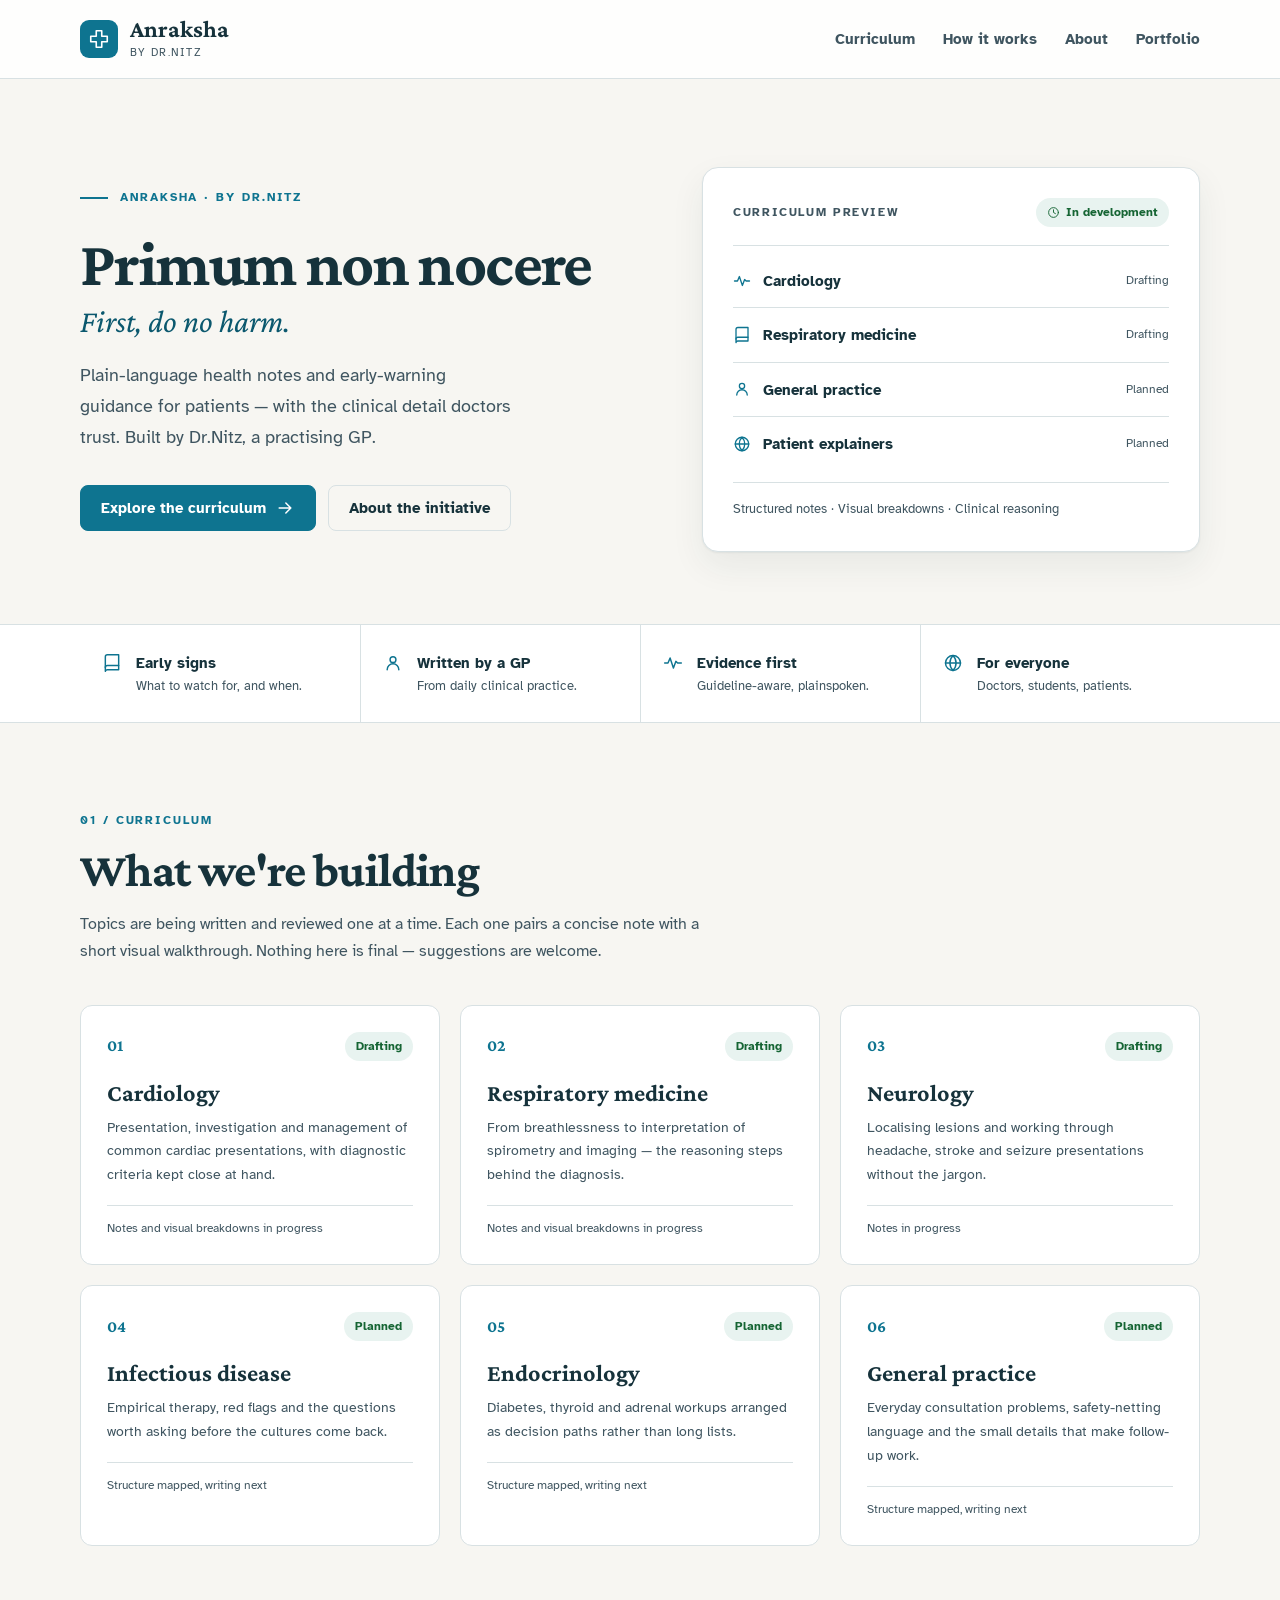
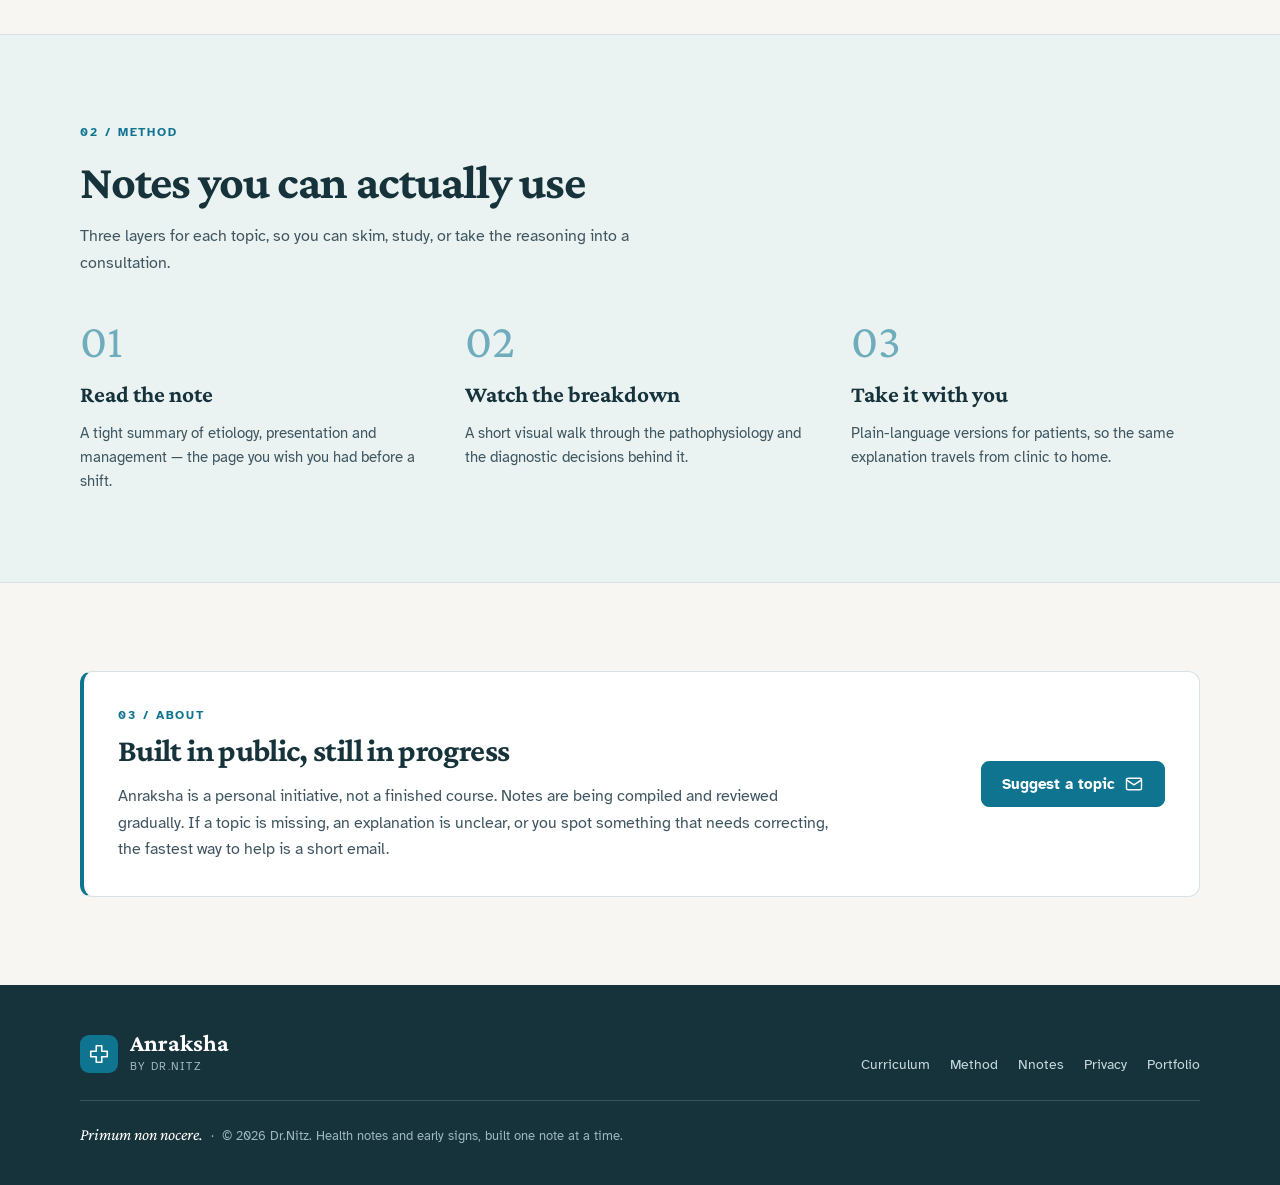
==== anraksha/index.html @ 1967e45a "refactor: serve Anraksha from folder-style /anraksha/ URL Move the page to anraksha/index.html, fix " ====
<!DOCTYPE html>
<html lang="en">
<head>
    <meta charset="UTF-8">
    <meta name="viewport" content="width=device-width, initial-scale=1.0">
    <title>Anraksha by Dr.Nitz | Primum non nocere — First, do no harm</title>

    <link rel="preconnect" href="https://fonts.googleapis.com">
    <link rel="preconnect" href="https://fonts.gstatic.com" crossorigin>
    <link href="https://fonts.googleapis.com/css2?family=Atkinson+Hyperlegible:wght@400;700&family=Crimson+Pro:wght@400;500;600;700&display=swap" rel="stylesheet">

    <link rel="stylesheet" href="../assets/base.css">
    <link rel="stylesheet" href="../assets/anraksha.css">

    <!-- Cloudflare Web Analytics --><script type='module' src='https://static.cloudflareinsights.com/beacon.min.js' data-cf-beacon='{"token": "1447bf27ee144931ae324db6be9a9942"}'></script><!-- End Cloudflare Web Analytics -->
    <!-- Open Graph / Social Sharing -->
    <meta property="og:type" content="website">
    <meta property="og:url" content="https://drnitz.com/anraksha/">
    <meta property="og:title" content="Anraksha by Dr.Nitz | First, do no harm">
    <meta property="og:description" content="Plain-language health notes and early-warning guidance for patients, with clinical detail for doctors. Primum non nocere — First, do no harm.">
    <meta property="og:image" content="https://drnitz.com/social_preview.jpg">

    <!-- Twitter -->
    <meta name="twitter:card" content="summary_large_image">
    <meta name="twitter:url" content="https://drnitz.com/anraksha/">
    <meta name="twitter:title" content="Anraksha by Dr.Nitz">
    <meta name="twitter:description" content="Primum non nocere — First, do no harm. Health notes and early signs, in plain language.">
    <meta name="twitter:image" content="https://drnitz.com/social_preview.jpg">

    <!-- SEO Meta Tags -->
    <meta name="description" content="Anraksha by Dr.Nitz — plain-language health notes and early-warning guidance for patients, with clinical detail for doctors. Primum non nocere: First, do no harm.">
    <meta name="keywords" content="health notes for patients, early warning signs, precautions, clinical explanation, patient education, Dr.Nitz, Anraksha, medical education">
    <link rel="canonical" href="https://drnitz.com/anraksha/">
</head>
<body>
    <svg xmlns="http://www.w3.org/2000/svg" style="position:absolute;width:0;height:0;overflow:hidden" aria-hidden="true">
        <symbol id="i-cross" viewBox="0 0 24 24"><path d="M9 3h6v6h6v6h-6v6H9v-6H3V9h6z"/></symbol>
        <symbol id="i-book" viewBox="0 0 24 24"><path d="M4 4.5A2.5 2.5 0 0 1 6.5 2H20v18H6.5A2.5 2.5 0 0 0 4 22z"/><path d="M4 17.5A2.5 2.5 0 0 1 6.5 15H20"/></symbol>
        <symbol id="i-check" viewBox="0 0 24 24"><path d="m5 12 4.5 4.5L19 7"/></symbol>
        <symbol id="i-pulse" viewBox="0 0 24 24"><path d="M2 12h4l2.5-6 4 12 3-8 2 2h4.5"/></symbol>
        <symbol id="i-user" viewBox="0 0 24 24"><circle cx="12" cy="8" r="3.5"/><path d="M5 20a7 7 0 0 1 14 0"/></symbol>
        <symbol id="i-globe" viewBox="0 0 24 24"><circle cx="12" cy="12" r="9"/><path d="M3 12h18M12 3c2.5 2.6 3.7 5.6 3.7 9s-1.2 6.4-3.7 9c-2.5-2.6-3.7-5.6-3.7-9S9.5 5.6 12 3z"/></symbol>
        <symbol id="i-arrow" viewBox="0 0 24 24"><path d="M5 12h14m-6-6 6 6-6 6"/></symbol>
        <symbol id="i-mail" viewBox="0 0 24 24"><rect x="3" y="5" width="18" height="14" rx="2"/><path d="m3 7 9 6 9-6"/></symbol>
        <symbol id="i-clock" viewBox="0 0 24 24"><circle cx="12" cy="12" r="9"/><path d="M12 7v5l3.5 2"/></symbol>
    </svg>

    <a class="skip-link" href="#main">Skip to content</a>

    <header class="site-header">
        <div class="wrap header-inner">
            <a class="wordmark" href="../index.html" aria-label="Anraksha by Dr.Nitz — back to portfolio">
                <span class="mark"><svg class="icon" aria-hidden="true"><use href="#i-cross"/></svg></span>
                <span><strong>Anraksha</strong><small>by Dr.Nitz</small></span>
            </a>
            <nav class="primary-nav" aria-label="Primary">
                <a href="#curriculum">Curriculum</a>
                <a href="#method">How it works</a>
                <a href="#about">About</a>
                <a href="../index.html">Portfolio</a>
            </nav>
        </div>
    </header>

    <main id="main">
        <section class="hero wrap">
            <div class="hero-copy">
                <div class="kicker">Anraksha · by Dr.Nitz</div>
                <h1>Primum non nocere</h1>
                <p class="hero-english">First, do no harm.</p>
                <p class="deck">Plain-language health notes and early-warning guidance for patients — with the clinical detail doctors trust. Built by Dr.Nitz, a practising GP.</p>
                <div class="hero-actions">
                    <a class="btn btn-primary" href="#curriculum">Explore the curriculum <svg class="icon" aria-hidden="true"><use href="#i-arrow"/></svg></a>
                    <a class="btn btn-secondary" href="#about">About the initiative</a>
                </div>
            </div>

            <aside class="preview" aria-label="Curriculum preview">
                <div class="preview-head">
                    <span class="preview-label">Curriculum preview</span>
                    <span class="chip"><svg class="icon" aria-hidden="true"><use href="#i-clock"/></svg> In development</span>
                </div>
                <ul class="preview-list">
                    <li><svg class="icon" aria-hidden="true"><use href="#i-pulse"/></svg><strong>Cardiology</strong><span>Drafting</span></li>
                    <li><svg class="icon" aria-hidden="true"><use href="#i-book"/></svg><strong>Respiratory medicine</strong><span>Drafting</span></li>
                    <li><svg class="icon" aria-hidden="true"><use href="#i-user"/></svg><strong>General practice</strong><span>Planned</span></li>
                    <li><svg class="icon" aria-hidden="true"><use href="#i-globe"/></svg><strong>Patient explainers</strong><span>Planned</span></li>
                </ul>
                <div class="preview-foot">Structured notes · Visual breakdowns · Clinical reasoning</div>
            </aside>
        </section>

        <section class="facts" aria-label="What Anraksha stands for">
            <div class="wrap facts-inner">
                <div class="fact"><svg class="icon" aria-hidden="true"><use href="#i-book"/></svg><div><strong>Early signs</strong><span>What to watch for, and when.</span></div></div>
                <div class="fact"><svg class="icon" aria-hidden="true"><use href="#i-user"/></svg><div><strong>Written by a GP</strong><span>From daily clinical practice.</span></div></div>
                <div class="fact"><svg class="icon" aria-hidden="true"><use href="#i-pulse"/></svg><div><strong>Evidence first</strong><span>Guideline-aware, plainspoken.</span></div></div>
                <div class="fact"><svg class="icon" aria-hidden="true"><use href="#i-globe"/></svg><div><strong>For everyone</strong><span>Doctors, students, patients.</span></div></div>
            </div>
        </section>

        <section id="curriculum" class="wrap section">
            <div class="section-head">
                <div class="section-no">01 / Curriculum</div>
                <h2>What we're building</h2>
                <p>Topics are being written and reviewed one at a time. Each one pairs a concise note with a short visual walkthrough. Nothing here is final — suggestions are welcome.</p>
            </div>
            <div class="card-grid">
                <article class="subject">
                    <div class="subject-top"><span class="subject-no">01</span><span class="chip">Drafting</span></div>
                    <h3>Cardiology</h3>
                    <p>Presentation, investigation and management of common cardiac presentations, with diagnostic criteria kept close at hand.</p>
                    <div class="subject-meta">Notes and visual breakdowns in progress</div>
                </article>
                <article class="subject">
                    <div class="subject-top"><span class="subject-no">02</span><span class="chip">Drafting</span></div>
                    <h3>Respiratory medicine</h3>
                    <p>From breathlessness to interpretation of spirometry and imaging — the reasoning steps behind the diagnosis.</p>
                    <div class="subject-meta">Notes and visual breakdowns in progress</div>
                </article>
                <article class="subject">
                    <div class="subject-top"><span class="subject-no">03</span><span class="chip">Drafting</span></div>
                    <h3>Neurology</h3>
                    <p>Localising lesions and working through headache, stroke and seizure presentations without the jargon.</p>
                    <div class="subject-meta">Notes in progress</div>
                </article>
                <article class="subject">
                    <div class="subject-top"><span class="subject-no">04</span><span class="chip">Planned</span></div>
                    <h3>Infectious disease</h3>
                    <p>Empirical therapy, red flags and the questions worth asking before the cultures come back.</p>
                    <div class="subject-meta">Structure mapped, writing next</div>
                </article>
                <article class="subject">
                    <div class="subject-top"><span class="subject-no">05</span><span class="chip">Planned</span></div>
                    <h3>Endocrinology</h3>
                    <p>Diabetes, thyroid and adrenal workups arranged as decision paths rather than long lists.</p>
                    <div class="subject-meta">Structure mapped, writing next</div>
                </article>
                <article class="subject">
                    <div class="subject-top"><span class="subject-no">06</span><span class="chip">Planned</span></div>
                    <h3>General practice</h3>
                    <p>Everyday consultation problems, safety-netting language and the small details that make follow-up work.</p>
                    <div class="subject-meta">Structure mapped, writing next</div>
                </article>
            </div>
        </section>

        <section id="method" class="method">
            <div class="wrap section">
                <div class="section-head">
                    <div class="section-no">02 / Method</div>
                    <h2>Notes you can actually use</h2>
                    <p>Three layers for each topic, so you can skim, study, or take the reasoning into a consultation.</p>
                </div>
                <div class="method-grid">
                    <article class="step">
                        <div class="step-no">01</div>
                        <h3>Read the note</h3>
                        <p>A tight summary of etiology, presentation and management — the page you wish you had before a shift.</p>
                    </article>
                    <article class="step">
                        <div class="step-no">02</div>
                        <h3>Watch the breakdown</h3>
                        <p>A short visual walk through the pathophysiology and the diagnostic decisions behind it.</p>
                    </article>
                    <article class="step">
                        <div class="step-no">03</div>
                        <h3>Take it with you</h3>
                        <p>Plain-language versions for patients, so the same explanation travels from clinic to home.</p>
                    </article>
                </div>
            </div>
        </section>

        <section id="about" class="wrap section">
            <div class="callout">
                <div>
                    <div class="section-no">03 / About</div>
                    <h2>Built in public, still in progress</h2>
                    <p>Anraksha is a personal initiative, not a finished course. Notes are being compiled and reviewed gradually. If a topic is missing, an explanation is unclear, or you spot something that needs correcting, the fastest way to help is a short email.</p>
                </div>
                <a class="btn btn-primary" href="mailto:drnitz@proton.me?subject=Anraksha%20suggestion">Suggest a topic <svg class="icon" aria-hidden="true"><use href="#i-mail"/></svg></a>
            </div>
        </section>
    </main>

    <footer class="site-footer">
        <div class="wrap footer-inner">
            <a class="wordmark" href="../index.html" aria-label="Back to portfolio">
                <span class="mark"><svg class="icon" aria-hidden="true"><use href="#i-cross"/></svg></span>
                <span><strong>Anraksha</strong><small>by Dr.Nitz</small></span>
            </a>
            <nav class="footer-links" aria-label="Footer">
                <a href="#curriculum">Curriculum</a>
                <a href="#method">Method</a>
                <a href="../nnotes.html">Nnotes</a>
                <a href="../privacy.html">Privacy</a>
                <a href="../index.html">Portfolio</a>
            </nav>
            <div class="footer-note"><em>Primum non nocere.</em> &nbsp;·&nbsp; © 2026 Dr.Nitz. Health notes and early signs, built one note at a time.</div>
        </div>
    </footer>
</body>
</html>
---- assets/base.css ----
* { margin: 0; padding: 0; box-sizing: border-box; }

html { scroll-behavior: smooth; }

@media (prefers-reduced-motion: reduce) {
    html { scroll-behavior: auto; }
    *, *::before, *::after {
        animation-duration: 0.01ms !important;
        animation-iteration-count: 1 !important;
        transition-duration: 0.01ms !important;
        scroll-behavior: auto !important;
    }
}

.is-hidden { display: none; }
---- assets/anraksha.css ----
/* Anraksha by Dr.Nitz — editorial clinical education design */

:root {
    --paper: #F7F6F2;
    --surface: #FFFFFF;
    --ink: #16323B;
    --ink-soft: #3F5560;
    --teal: #0E7490;
    --teal-dark: #0B586E;
    --green: #166534;
    --line: #D8E1E3;
    --wash: #EAF3F2;
    --chip: #E8F3F0;
    --shadow: 0 1px 2px rgba(22, 50, 59, .06), 0 14px 34px rgba(22, 50, 59, .07);
    --font-head: 'Crimson Pro', Georgia, serif;
    --font-body: 'Atkinson Hyperlegible', system-ui, sans-serif;
}

body {
    background: var(--paper);
    color: var(--ink);
    font-family: var(--font-body);
    font-size: 16px;
    line-height: 1.65;
    -webkit-font-smoothing: antialiased;
}

.wrap { width: min(1120px, 100% - 48px); margin-inline: auto; }

a { color: var(--teal); text-decoration-thickness: 1px; text-underline-offset: 3px; }
a:hover { color: var(--teal-dark); }
a:focus-visible, button:focus-visible {
    outline: 3px solid var(--teal);
    outline-offset: 3px;
    border-radius: 4px;
}

.skip-link {
    position: absolute; left: 16px; top: -60px; z-index: 50;
    background: var(--ink); color: #fff; padding: 10px 16px; border-radius: 6px;
    text-decoration: none;
}
.skip-link:focus { top: 12px; color: #fff; }

.icon { width: 20px; height: 20px; flex: none; stroke: currentColor; fill: none; stroke-width: 1.75; stroke-linecap: round; stroke-linejoin: round; }

/* Header */
.site-header { border-bottom: 1px solid var(--line); background: rgba(255,255,255,.85); }
.header-inner { display: flex; align-items: center; justify-content: space-between; gap: 24px; min-height: 78px; }
.wordmark { display: inline-flex; align-items: center; gap: 12px; text-decoration: none; color: var(--ink); }
.wordmark .mark {
    width: 38px; height: 38px; border-radius: 9px; display: grid; place-items: center;
    background: var(--teal); color: #fff;
}
.wordmark .mark .icon { width: 22px; height: 22px; }
.wordmark strong { display: block; font-family: var(--font-head); font-size: 1.5rem; line-height: 1; font-weight: 700; }
.wordmark small { display: block; font-size: .68rem; letter-spacing: .12em; text-transform: uppercase; color: var(--ink-soft); margin-top: 3px; }
.primary-nav { display: flex; align-items: center; gap: 28px; flex-wrap: wrap; }
.primary-nav a { color: var(--ink-soft); text-decoration: none; font-size: .92rem; font-weight: 600; }
.primary-nav a:hover { color: var(--teal); }

/* Hero */
.hero { display: grid; grid-template-columns: 1.05fr .95fr; gap: 72px; align-items: center; padding: 88px 0 72px; }
.kicker { display: flex; align-items: center; gap: 12px; color: var(--teal); font-size: .75rem; font-weight: 700; letter-spacing: .16em; text-transform: uppercase; }
.kicker::before { content: ''; width: 28px; height: 2px; background: var(--teal); }
h1 { font-family: var(--font-head); font-size: clamp(2.6rem, 5vw, 4rem); line-height: 1.06; letter-spacing: -.025em; font-weight: 700; margin: 22px 0 4px; }
h1 em { font-style: italic; color: var(--teal-dark); }
.hero-english { font-family: var(--font-head); font-style: italic; font-size: clamp(1.35rem, 3vw, 2rem); color: var(--teal-dark); line-height: 1.2; margin: 0 0 20px; }
.deck { font-size: 1.1rem; color: var(--ink-soft); max-width: 36ch; line-height: 1.75; }
.hero-actions { display: flex; gap: 12px; flex-wrap: wrap; margin-top: 32px; }
.btn {
    display: inline-flex; align-items: center; gap: 9px; min-height: 46px; padding: 10px 20px;
    border-radius: 8px; font: inherit; font-weight: 700; font-size: .92rem; text-decoration: none;
    transition: background .2s ease, color .2s ease, transform .2s ease, box-shadow .2s ease;
    cursor: pointer;
}
.btn:hover { transform: translateY(-2px); }
.btn-primary { background: var(--teal); color: #fff; border: 1px solid var(--teal); }
.btn-primary:hover { background: var(--teal-dark); color: #fff; box-shadow: 0 8px 18px rgba(14,116,144,.2); }
.btn-secondary { background: transparent; color: var(--ink); border: 1px solid var(--line); }
.btn-secondary:hover { border-color: var(--teal); color: var(--teal); }

/* Preview card */
.preview {
    position: relative; overflow: hidden; background: var(--surface); border: 1px solid var(--line);
    border-radius: 16px; padding: 30px; box-shadow: var(--shadow);
}
.preview::before {
    content: ''; position: absolute; inset: 0; pointer-events: none; opacity: .055;
    background: url('../anatomy_bg.png') center/contain no-repeat;
}
.preview > * { position: relative; }
.preview-head { display: flex; align-items: center; justify-content: space-between; gap: 16px; padding-bottom: 18px; border-bottom: 1px solid var(--line); }
.preview-label { font-size: .72rem; font-weight: 700; letter-spacing: .14em; text-transform: uppercase; color: var(--ink-soft); }
.chip { display: inline-flex; align-items: center; gap: 6px; background: var(--chip); color: var(--green); border-radius: 100px; padding: 5px 11px; font-size: .72rem; font-weight: 700; white-space: nowrap; }
.chip .icon { width: 13px; height: 13px; }
.preview-list { list-style: none; margin: 8px 0 0; padding: 0; }
.preview-list li { display: flex; align-items: center; gap: 12px; padding: 14px 0; border-bottom: 1px solid var(--line); }
.preview-list li:last-child { border-bottom: 0; }
.preview-list .icon { color: var(--teal); width: 18px; height: 18px; }
.preview-list strong { font-size: .96rem; font-weight: 600; }
.preview-list span { margin-left: auto; font-size: .74rem; color: var(--ink-soft); }
.preview-foot { margin-top: 12px; padding-top: 16px; border-top: 1px solid var(--line); font-size: .82rem; color: var(--ink-soft); }

/* Facts strip */
.facts { border-top: 1px solid var(--line); border-bottom: 1px solid var(--line); background: var(--surface); }
.facts-inner { display: grid; grid-template-columns: repeat(4, 1fr); }
.fact { display: flex; gap: 14px; align-items: flex-start; padding: 26px 22px; }
.fact + .fact { border-left: 1px solid var(--line); }
.fact .icon { color: var(--teal); margin-top: 2px; }
.fact strong { display: block; font-size: .92rem; }
.fact span { display: block; font-size: .8rem; color: var(--ink-soft); line-height: 1.5; margin-top: 2px; }

/* Sections */
.section { padding: 88px 0; }
.section-head { max-width: 620px; margin-bottom: 40px; }
.section-no { font-size: .75rem; font-weight: 700; letter-spacing: .16em; text-transform: uppercase; color: var(--teal); }
h2 { font-family: var(--font-head); font-size: clamp(2.1rem, 4vw, 3rem); line-height: 1.12; letter-spacing: -.02em; margin: 12px 0 14px; }
.section-head p { color: var(--ink-soft); font-size: 1.02rem; }
.card-grid { display: grid; grid-template-columns: repeat(3, 1fr); gap: 20px; }
.subject {
    background: var(--surface); border: 1px solid var(--line); border-radius: 12px; padding: 26px;
    transition: border-color .2s ease, transform .2s ease, box-shadow .2s ease;
}
.subject:hover { border-color: var(--teal); transform: translateY(-4px); box-shadow: var(--shadow); }
.subject-top { display: flex; align-items: center; justify-content: space-between; gap: 10px; }
.subject-no { font-family: var(--font-head); font-size: 1.05rem; color: var(--teal); font-weight: 700; }
.subject h3 { font-family: var(--font-head); font-size: 1.5rem; line-height: 1.2; margin: 18px 0 8px; }
.subject p { font-size: .9rem; color: var(--ink-soft); margin: 0; }
.subject-meta { margin-top: 18px; font-size: .78rem; color: var(--ink-soft); border-top: 1px solid var(--line); padding-top: 12px; }

/* Method */
.method { background: var(--wash); border-top: 1px solid var(--line); border-bottom: 1px solid var(--line); }
.method-grid { display: grid; grid-template-columns: repeat(3, 1fr); gap: 36px; }
.step-no { font-family: var(--font-head); font-size: 3rem; line-height: 1; color: var(--teal); opacity: .55; }
.step h3 { font-family: var(--font-head); font-size: 1.45rem; margin: 10px 0 8px; }
.step p { font-size: .92rem; color: var(--ink-soft); margin: 0; }

/* About callout */
.callout { display: grid; grid-template-columns: 1.4fr .6fr; gap: 32px; align-items: center; background: var(--surface); border: 1px solid var(--line); border-left: 4px solid var(--teal); border-radius: 12px; padding: 34px; }
.callout h2 { font-size: 2rem; margin-top: 8px; }
.callout p { color: var(--ink-soft); margin: 0; }
.callout .btn { justify-self: end; }

/* Footer */
.site-footer { background: var(--ink); color: #D7E3E5; padding: 46px 0 36px; }
.footer-inner { display: flex; justify-content: space-between; align-items: flex-end; gap: 24px; flex-wrap: wrap; }
.footer-inner .wordmark, .footer-inner .wordmark small { color: #fff; }
.footer-inner .wordmark small { color: #9FB7BD; }
.footer-links { display: flex; gap: 20px; flex-wrap: wrap; }
.footer-links a { color: #C7D9DC; text-decoration: none; font-size: .88rem; }
.footer-links a:hover { color: #fff; text-decoration: underline; }
.footer-note { width: 100%; border-top: 1px solid rgba(255,255,255,.16); padding-top: 20px; font-size: .82rem; color: #9FB7BD; }
.footer-note em { font-family: var(--font-head); font-size: 1.05rem; color: #fff; }

@media (max-width: 960px) {
    .hero { grid-template-columns: 1fr; gap: 40px; padding-top: 56px; }
    .preview { max-width: 560px; }
    .facts-inner { grid-template-columns: repeat(2, 1fr); }
    .fact:nth-child(3) { border-left: 0; border-top: 1px solid var(--line); }
    .fact:nth-child(4) { border-top: 1px solid var(--line); }
    .card-grid, .method-grid { grid-template-columns: repeat(2, 1fr); }
    .callout { grid-template-columns: 1fr; }
    .callout .btn { justify-self: start; }
}

@media (max-width: 640px) {
    .wrap { width: min(1120px, 100% - 32px); }
    .header-inner { flex-direction: column; align-items: flex-start; padding: 16px 0; gap: 12px; }
    .primary-nav { gap: 16px; }
    .hero { padding: 44px 0 52px; }
    .facts-inner, .card-grid, .method-grid { grid-template-columns: 1fr; }
    .fact + .fact { border-left: 0; border-top: 1px solid var(--line); }
    .section { padding: 60px 0; }
    .preview { padding: 22px; }
}
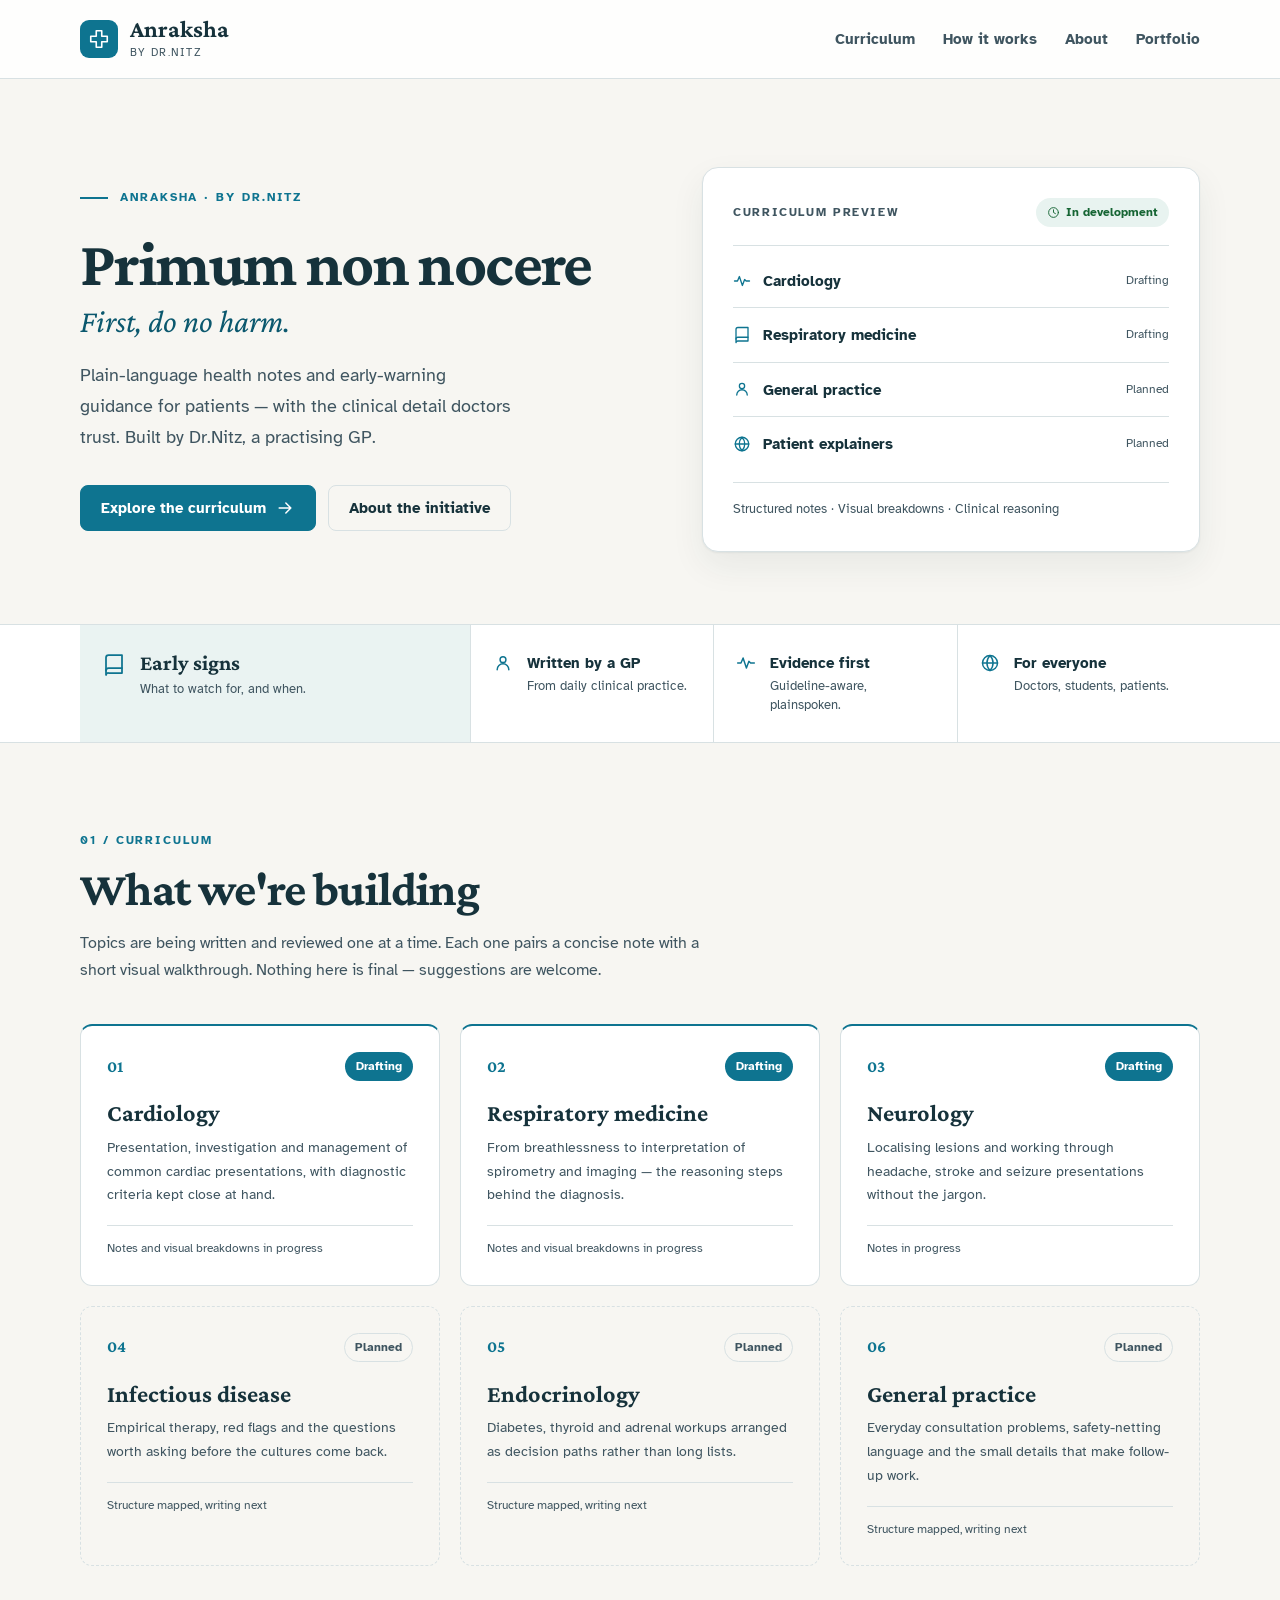
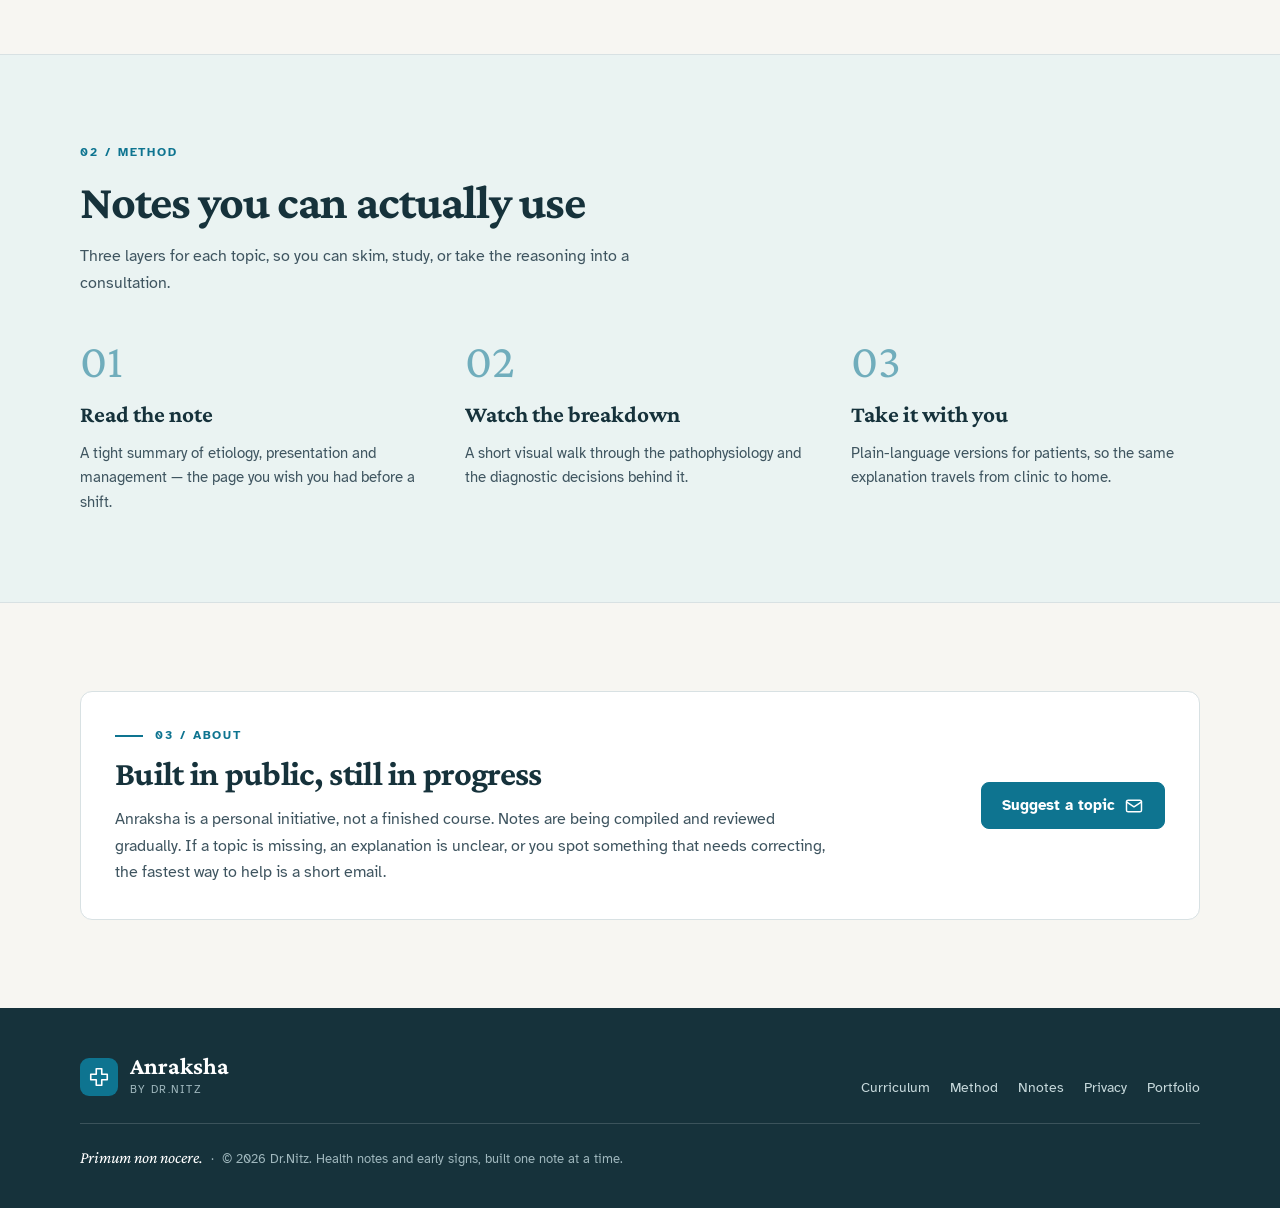
==== commit a4012944: "design: refine all pages with anti-slop visual pass Visual-only changes across five pages. Preserve " ====
--- a/anraksha/index.html
+++ b/anraksha/index.html
@@ -11,6 +11,7 @@
 
     <link rel="stylesheet" href="../assets/base.css">
     <link rel="stylesheet" href="../assets/anraksha.css">
+    <link rel="icon" href="../image/icon.jpg">
 
     <!-- Cloudflare Web Analytics --><script type='module' src='https://static.cloudflareinsights.com/beacon.min.js' data-cf-beacon='{"token": "1447bf27ee144931ae324db6be9a9942"}'></script><!-- End Cloudflare Web Analytics -->
     <!-- Open Graph / Social Sharing -->
@@ -50,7 +51,7 @@
     <header class="site-header">
         <div class="wrap header-inner">
             <a class="wordmark" href="../index.html" aria-label="Anraksha by Dr.Nitz — back to portfolio">
-                <span class="mark"><svg class="icon" aria-hidden="true"><use href="#i-cross"/></svg></span>
+                <span class="mark"><svg class="icon" aria-hidden="true" width="20" height="20"><use href="#i-cross"/></svg></span>
                 <span><strong>Anraksha</strong><small>by Dr.Nitz</small></span>
             </a>
             <nav class="primary-nav" aria-label="Primary">
@@ -70,7 +71,7 @@
                 <p class="hero-english">First, do no harm.</p>
                 <p class="deck">Plain-language health notes and early-warning guidance for patients — with the clinical detail doctors trust. Built by Dr.Nitz, a practising GP.</p>
                 <div class="hero-actions">
-                    <a class="btn btn-primary" href="#curriculum">Explore the curriculum <svg class="icon" aria-hidden="true"><use href="#i-arrow"/></svg></a>
+                    <a class="btn btn-primary" href="#curriculum">Explore the curriculum <svg class="icon" aria-hidden="true" width="20" height="20"><use href="#i-arrow"/></svg></a>
                     <a class="btn btn-secondary" href="#about">About the initiative</a>
                 </div>
             </div>
@@ -78,13 +79,13 @@
             <aside class="preview" aria-label="Curriculum preview">
                 <div class="preview-head">
                     <span class="preview-label">Curriculum preview</span>
-                    <span class="chip"><svg class="icon" aria-hidden="true"><use href="#i-clock"/></svg> In development</span>
+                    <span class="chip"><svg class="icon" aria-hidden="true" width="20" height="20"><use href="#i-clock"/></svg> In development</span>
                 </div>
                 <ul class="preview-list">
-                    <li><svg class="icon" aria-hidden="true"><use href="#i-pulse"/></svg><strong>Cardiology</strong><span>Drafting</span></li>
-                    <li><svg class="icon" aria-hidden="true"><use href="#i-book"/></svg><strong>Respiratory medicine</strong><span>Drafting</span></li>
-                    <li><svg class="icon" aria-hidden="true"><use href="#i-user"/></svg><strong>General practice</strong><span>Planned</span></li>
-                    <li><svg class="icon" aria-hidden="true"><use href="#i-globe"/></svg><strong>Patient explainers</strong><span>Planned</span></li>
+                    <li><svg class="icon" aria-hidden="true" width="20" height="20"><use href="#i-pulse"/></svg><strong>Cardiology</strong><span>Drafting</span></li>
+                    <li><svg class="icon" aria-hidden="true" width="20" height="20"><use href="#i-book"/></svg><strong>Respiratory medicine</strong><span>Drafting</span></li>
+                    <li><svg class="icon" aria-hidden="true" width="20" height="20"><use href="#i-user"/></svg><strong>General practice</strong><span>Planned</span></li>
+                    <li><svg class="icon" aria-hidden="true" width="20" height="20"><use href="#i-globe"/></svg><strong>Patient explainers</strong><span>Planned</span></li>
                 </ul>
                 <div class="preview-foot">Structured notes · Visual breakdowns · Clinical reasoning</div>
             </aside>
@@ -92,10 +93,10 @@
 
         <section class="facts" aria-label="What Anraksha stands for">
             <div class="wrap facts-inner">
-                <div class="fact"><svg class="icon" aria-hidden="true"><use href="#i-book"/></svg><div><strong>Early signs</strong><span>What to watch for, and when.</span></div></div>
-                <div class="fact"><svg class="icon" aria-hidden="true"><use href="#i-user"/></svg><div><strong>Written by a GP</strong><span>From daily clinical practice.</span></div></div>
-                <div class="fact"><svg class="icon" aria-hidden="true"><use href="#i-pulse"/></svg><div><strong>Evidence first</strong><span>Guideline-aware, plainspoken.</span></div></div>
-                <div class="fact"><svg class="icon" aria-hidden="true"><use href="#i-globe"/></svg><div><strong>For everyone</strong><span>Doctors, students, patients.</span></div></div>
+                <div class="fact fact-featured"><svg class="icon" aria-hidden="true" width="20" height="20"><use href="#i-book"/></svg><div><strong>Early signs</strong><span>What to watch for, and when.</span></div></div>
+                <div class="fact"><svg class="icon" aria-hidden="true" width="20" height="20"><use href="#i-user"/></svg><div><strong>Written by a GP</strong><span>From daily clinical practice.</span></div></div>
+                <div class="fact"><svg class="icon" aria-hidden="true" width="20" height="20"><use href="#i-pulse"/></svg><div><strong>Evidence first</strong><span>Guideline-aware, plainspoken.</span></div></div>
+                <div class="fact"><svg class="icon" aria-hidden="true" width="20" height="20"><use href="#i-globe"/></svg><div><strong>For everyone</strong><span>Doctors, students, patients.</span></div></div>
             </div>
         </section>
 
@@ -106,37 +107,37 @@
                 <p>Topics are being written and reviewed one at a time. Each one pairs a concise note with a short visual walkthrough. Nothing here is final — suggestions are welcome.</p>
             </div>
             <div class="card-grid">
-                <article class="subject">
+                <article class="subject subject-draft">
                     <div class="subject-top"><span class="subject-no">01</span><span class="chip">Drafting</span></div>
                     <h3>Cardiology</h3>
                     <p>Presentation, investigation and management of common cardiac presentations, with diagnostic criteria kept close at hand.</p>
                     <div class="subject-meta">Notes and visual breakdowns in progress</div>
                 </article>
-                <article class="subject">
+                <article class="subject subject-draft">
                     <div class="subject-top"><span class="subject-no">02</span><span class="chip">Drafting</span></div>
                     <h3>Respiratory medicine</h3>
                     <p>From breathlessness to interpretation of spirometry and imaging — the reasoning steps behind the diagnosis.</p>
                     <div class="subject-meta">Notes and visual breakdowns in progress</div>
                 </article>
-                <article class="subject">
+                <article class="subject subject-draft">
                     <div class="subject-top"><span class="subject-no">03</span><span class="chip">Drafting</span></div>
                     <h3>Neurology</h3>
                     <p>Localising lesions and working through headache, stroke and seizure presentations without the jargon.</p>
                     <div class="subject-meta">Notes in progress</div>
                 </article>
-                <article class="subject">
+                <article class="subject subject-planned">
                     <div class="subject-top"><span class="subject-no">04</span><span class="chip">Planned</span></div>
                     <h3>Infectious disease</h3>
                     <p>Empirical therapy, red flags and the questions worth asking before the cultures come back.</p>
                     <div class="subject-meta">Structure mapped, writing next</div>
                 </article>
-                <article class="subject">
+                <article class="subject subject-planned">
                     <div class="subject-top"><span class="subject-no">05</span><span class="chip">Planned</span></div>
                     <h3>Endocrinology</h3>
                     <p>Diabetes, thyroid and adrenal workups arranged as decision paths rather than long lists.</p>
                     <div class="subject-meta">Structure mapped, writing next</div>
                 </article>
-                <article class="subject">
+                <article class="subject subject-planned">
                     <div class="subject-top"><span class="subject-no">06</span><span class="chip">Planned</span></div>
                     <h3>General practice</h3>
                     <p>Everyday consultation problems, safety-netting language and the small details that make follow-up work.</p>
@@ -179,7 +180,7 @@
                     <h2>Built in public, still in progress</h2>
                     <p>Anraksha is a personal initiative, not a finished course. Notes are being compiled and reviewed gradually. If a topic is missing, an explanation is unclear, or you spot something that needs correcting, the fastest way to help is a short email.</p>
                 </div>
-                <a class="btn btn-primary" href="mailto:drnitz@proton.me?subject=Anraksha%20suggestion">Suggest a topic <svg class="icon" aria-hidden="true"><use href="#i-mail"/></svg></a>
+                <a class="btn btn-primary" href="mailto:drnitz@proton.me?subject=Anraksha%20suggestion">Suggest a topic <svg class="icon" aria-hidden="true" width="20" height="20"><use href="#i-mail"/></svg></a>
             </div>
         </section>
     </main>
@@ -187,14 +188,14 @@
     <footer class="site-footer">
         <div class="wrap footer-inner">
             <a class="wordmark" href="../index.html" aria-label="Back to portfolio">
-                <span class="mark"><svg class="icon" aria-hidden="true"><use href="#i-cross"/></svg></span>
+                <span class="mark"><svg class="icon" aria-hidden="true" width="20" height="20"><use href="#i-cross"/></svg></span>
                 <span><strong>Anraksha</strong><small>by Dr.Nitz</small></span>
             </a>
             <nav class="footer-links" aria-label="Footer">
                 <a href="#curriculum">Curriculum</a>
                 <a href="#method">Method</a>
-                <a href="../nnotes.html">Nnotes</a>
-                <a href="../privacy.html">Privacy</a>
+                <a href="../nnotes/">Nnotes</a>
+                <a href="../privacy/">Privacy</a>
                 <a href="../index.html">Portfolio</a>
             </nav>
             <div class="footer-note"><em>Primum non nocere.</em> &nbsp;·&nbsp; © 2026 Dr.Nitz. Health notes and early signs, built one note at a time.</div>
--- a/assets/base.css
+++ b/assets/base.css
@@ -1,6 +1,9 @@
 * { margin: 0; padding: 0; box-sizing: border-box; }
 
 html { scroll-behavior: smooth; }
+
+a[href], button, summary, select, label[for] { cursor: pointer; }
+:disabled { cursor: not-allowed; }
 
 @media (prefers-reduced-motion: reduce) {
     html { scroll-behavior: auto; }
--- a/assets/anraksha.css
+++ b/assets/anraksha.css
@@ -29,7 +29,10 @@
 
 a { color: var(--teal); text-decoration-thickness: 1px; text-underline-offset: 3px; }
 a:hover { color: var(--teal-dark); }
-a:focus-visible, button:focus-visible {
+a[href], button, select, summary, label[for], input[type="checkbox"], input[type="radio"] { cursor: pointer; }
+button[disabled], a[aria-disabled="true"] { cursor: not-allowed; }
+a:focus-visible, button:focus-visible, select:focus-visible, summary:focus-visible,
+input[type="checkbox"]:focus-visible, input[type="radio"]:focus-visible {
     outline: 3px solid var(--teal);
     outline-offset: 3px;
     border-radius: 4px;
@@ -104,12 +107,16 @@
 
 /* Facts strip */
 .facts { border-top: 1px solid var(--line); border-bottom: 1px solid var(--line); background: var(--surface); }
-.facts-inner { display: grid; grid-template-columns: repeat(4, 1fr); }
+.facts-inner { display: grid; grid-template-columns: 1.6fr repeat(3, 1fr); }
 .fact { display: flex; gap: 14px; align-items: flex-start; padding: 26px 22px; }
 .fact + .fact { border-left: 1px solid var(--line); }
 .fact .icon { color: var(--teal); margin-top: 2px; }
 .fact strong { display: block; font-size: .92rem; }
 .fact span { display: block; font-size: .8rem; color: var(--ink-soft); line-height: 1.5; margin-top: 2px; }
+.fact-featured { background: var(--wash); }
+.fact-featured .icon { width: 24px; height: 24px; }
+.fact-featured strong { font-family: var(--font-head); font-size: 1.35rem; line-height: 1.2; }
+.fact-featured span { font-size: .84rem; }
 
 /* Sections */
 .section { padding: 88px 0; }
@@ -123,6 +130,10 @@
     transition: border-color .2s ease, transform .2s ease, box-shadow .2s ease;
 }
 .subject:hover { border-color: var(--teal); transform: translateY(-4px); box-shadow: var(--shadow); }
+.subject-draft { border-top: 2px solid var(--teal); }
+.subject-draft .chip { background: var(--teal); color: #fff; }
+.subject-planned { border-style: dashed; background: transparent; }
+.subject-planned .chip { background: transparent; color: var(--ink-soft); border: 1px solid var(--line); padding: 4px 10px; }
 .subject-top { display: flex; align-items: center; justify-content: space-between; gap: 10px; }
 .subject-no { font-family: var(--font-head); font-size: 1.05rem; color: var(--teal); font-weight: 700; }
 .subject h3 { font-family: var(--font-head); font-size: 1.5rem; line-height: 1.2; margin: 18px 0 8px; }
@@ -137,8 +148,10 @@
 .step p { font-size: .92rem; color: var(--ink-soft); margin: 0; }
 
 /* About callout */
-.callout { display: grid; grid-template-columns: 1.4fr .6fr; gap: 32px; align-items: center; background: var(--surface); border: 1px solid var(--line); border-left: 4px solid var(--teal); border-radius: 12px; padding: 34px; }
-.callout h2 { font-size: 2rem; margin-top: 8px; }
+.callout { display: grid; grid-template-columns: 1.4fr .6fr; gap: 32px; align-items: center; background: var(--surface); border: 1px solid var(--line); border-radius: 12px; padding: 34px; }
+.callout .section-no { display: flex; align-items: center; gap: 12px; }
+.callout .section-no::before { content: ''; width: 28px; height: 2px; background: var(--teal); }
+.callout h2 { font-size: 2.15rem; margin-top: 8px; }
 .callout p { color: var(--ink-soft); margin: 0; }
 .callout .btn { justify-self: end; }
 
@@ -157,8 +170,9 @@
     .hero { grid-template-columns: 1fr; gap: 40px; padding-top: 56px; }
     .preview { max-width: 560px; }
     .facts-inner { grid-template-columns: repeat(2, 1fr); }
-    .fact:nth-child(3) { border-left: 0; border-top: 1px solid var(--line); }
-    .fact:nth-child(4) { border-top: 1px solid var(--line); }
+    .fact-featured { grid-column: 1 / -1; }
+    .fact:nth-child(3) { border-top: 1px solid var(--line); }
+    .fact:nth-child(4) { border-left: 0; border-top: 1px solid var(--line); }
     .card-grid, .method-grid { grid-template-columns: repeat(2, 1fr); }
     .callout { grid-template-columns: 1fr; }
     .callout .btn { justify-self: start; }
